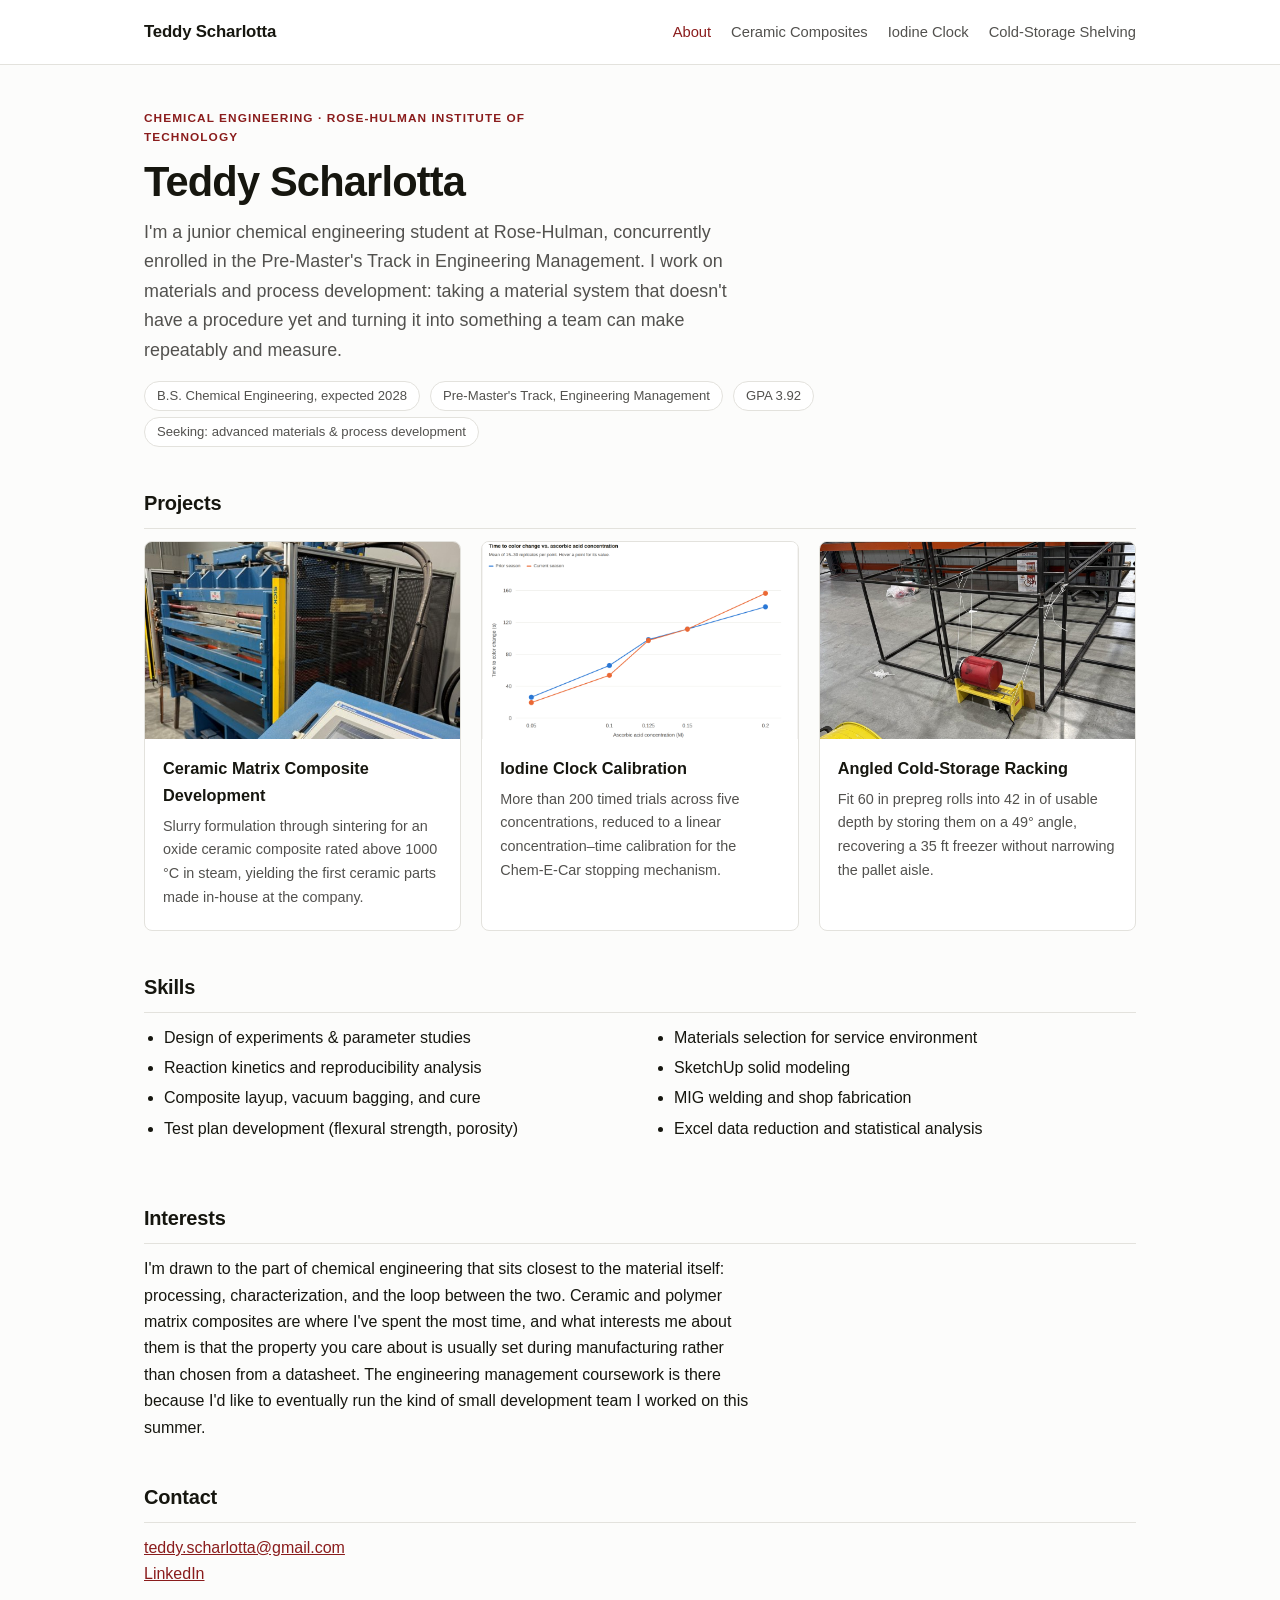
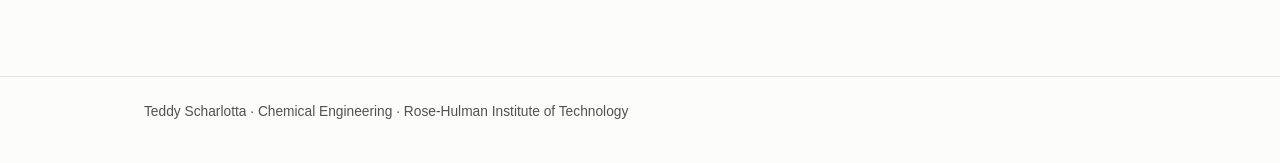
==== index.html @ 22b713e1 "Add files via upload" ====
<!doctype html>
<html lang="en">
<head>
<meta charset="utf-8">
<meta name="viewport" content="width=device-width, initial-scale=1">
<title>Teddy Scharlotta | Chemical Engineering Portfolio</title>
<meta name="description" content="Project portfolio of Theodore (Teddy) Scharlotta, chemical engineering student at Rose-Hulman Institute of Technology.">
<link rel="stylesheet" href="style.css">
</head>
<body>

<header class="site">
  <div class="wrap">
    <a class="brand" href="index.html">Teddy Scharlotta</a>
    <nav class="site">
      <a href="index.html" aria-current="page">About</a>
      <a href="cmc.html">Ceramic Composites</a>
      <a href="iodine-clock.html">Iodine Clock</a>
      <a href="shelving.html">Cold-Storage Shelving</a>
    </nav>
  </div>
</header>

<main>
<div class="wrap">

  <p class="eyebrow">Chemical Engineering · Rose-Hulman Institute of Technology</p>
  <h1>Teddy Scharlotta</h1>
  <p class="lede">
    I'm a junior chemical engineering student at Rose-Hulman, concurrently enrolled in the
    Pre-Master's Track in Engineering Management. I work on materials and process
    development: taking a material system that doesn't have a procedure yet and turning it
    into something a team can make repeatably and measure.
  </p>

  <ul class="meta">
    <li>B.S. Chemical Engineering, expected 2028</li>
    <li>Pre-Master's Track, Engineering Management</li>
    <li>GPA 3.92</li>
    <li>Seeking: advanced materials &amp; process development</li>
  </ul>

  <h2>Projects</h2>
  <div class="cards">

    <a class="card" href="cmc.html">
      <img src="images/cmc-press.jpg" alt="Hot press used for ceramic matrix composite consolidation">
      <div class="body">
        <h3>Ceramic Matrix Composite Development</h3>
        <p>Slurry formulation through sintering for an oxide ceramic composite rated above 1000 °C in steam, yielding the first ceramic parts made in-house at the company.</p>
      </div>
    </a>

    <a class="card" href="iodine-clock.html">
      <img src="images/iodine-chart.png" alt="Calibration chart of reaction time versus ascorbic acid concentration">
      <div class="body">
        <h3>Iodine Clock Calibration</h3>
        <p>More than 200 timed trials across five concentrations, reduced to a linear concentration–time calibration for the Chem-E-Car stopping mechanism.</p>
      </div>
    </a>

    <a class="card" href="shelving.html">
      <img src="images/shelving-installed.jpg" alt="SketchUp model of the angled racking run with prepreg boxes">
      <div class="body">
        <h3>Angled Cold-Storage Racking</h3>
        <p>Fit 60 in prepreg rolls into 42 in of usable depth by storing them on a 49° angle, recovering a 35 ft freezer without narrowing the pallet aisle.</p>
      </div>
    </a>

  </div>

  <h2>Skills</h2>
  <div class="skills">
    <ul class="tight">
      <li>Design of experiments &amp; parameter studies</li>
      <li>Reaction kinetics and reproducibility analysis</li>
      <li>Composite layup, vacuum bagging, and cure</li>
      <li>Test plan development (flexural strength, porosity)</li>
    </ul>
    <ul class="tight">
      <li>Materials selection for service environment</li>
      <li>SketchUp solid modeling</li>
      <li>MIG welding and shop fabrication</li>
      <li>Excel data reduction and statistical analysis</li>
    </ul>
  </div>

  <h2>Interests</h2>
  <p>
    I'm drawn to the part of chemical engineering that sits closest to the material itself:
    processing, characterization, and the loop between the two. Ceramic and polymer matrix
    composites are where I've spent the most time, and what interests me about them is that
    the property you care about is usually set during manufacturing rather than chosen from a
    datasheet. The engineering management coursework is there because I'd like to eventually
    run the kind of small development team I worked on this summer.
  </p>

  <h2>Contact</h2>
  <p>
    <a href="mailto:teddy.scharlotta@gmail.com">teddy.scharlotta@gmail.com</a><br>
    <a href="https://www.linkedin.com/in/YOUR-LINKEDIN-HANDLE">LinkedIn</a>
  </p>

</div>
</main>

<footer class="site">
  <div class="wrap">
    Teddy Scharlotta · Chemical Engineering · Rose-Hulman Institute of Technology
  </div>
</footer>

</body>
</html>
---- style.css ----
/* Teddy Scharlotta — project portfolio */

:root {
  color-scheme: light;
  --bg:            #fcfcfb;
  --surface:       #ffffff;
  --border:        #e3e2dd;
  --text:          #16160f;
  --text-muted:    #52514e;
  --accent:        #8a1c1c;
  --grid:          #e8e7e2;
  --series-1:      #2a78d6;
  --series-2:      #eb6834;
  --max:           64rem;
}

@media (prefers-color-scheme: dark) {
  :root:not([data-theme="light"]) {
    color-scheme: dark;
    --bg:         #16161a;
    --surface:    #1f1f23;
    --border:     #33333a;
    --text:       #f4f4f2;
    --text-muted: #b6b5ae;
    --accent:     #e0736f;
    --grid:       #33333a;
    --series-1:   #3987e5;
    --series-2:   #d95926;
  }
}

*, *::before, *::after { box-sizing: border-box; }

body {
  margin: 0;
  background: var(--bg);
  color: var(--text);
  font: 16px/1.65 -apple-system, BlinkMacSystemFont, "Segoe UI", Inter, Roboto, Helvetica, Arial, sans-serif;
  -webkit-font-smoothing: antialiased;
}

.wrap { max-width: var(--max); margin: 0 auto; padding: 0 16px; }

/* ---------- header / nav ---------- */

header.site {
  border-bottom: 1px solid var(--border);
  background: var(--surface);
}
header.site .wrap {
  display: flex;
  flex-wrap: wrap;
  align-items: baseline;
  gap: 8px 24px;
  padding-top: 18px;
  padding-bottom: 18px;
}
.brand {
  font-weight: 650;
  font-size: 1.05rem;
  letter-spacing: -0.01em;
  color: var(--text);
  text-decoration: none;
}
nav.site { margin-left: auto; display: flex; flex-wrap: wrap; gap: 20px; }
nav.site a {
  color: var(--text-muted);
  text-decoration: none;
  font-size: 0.92rem;
}
nav.site a:hover, nav.site a[aria-current="page"] { color: var(--accent); }

/* ---------- typography ---------- */

main { padding: 44px 0 72px; }

h1 {
  font-size: clamp(1.9rem, 5vw, 2.6rem);
  line-height: 1.15;
  letter-spacing: -0.02em;
  margin: 0 0 12px;
}
h2 {
  font-size: 1.25rem;
  letter-spacing: -0.01em;
  margin: 40px 0 12px;
  padding-bottom: 8px;
  border-bottom: 1px solid var(--border);
}
h3 { font-size: 1rem; margin: 28px 0 6px; }
p { margin: 0 0 16px; max-width: 68ch; }
a { color: var(--accent); }

.lede {
  font-size: 1.12rem;
  color: var(--text-muted);
  max-width: 62ch;
}

.eyebrow {
  text-transform: uppercase;
  letter-spacing: 0.09em;
  font-size: 0.74rem;
  font-weight: 650;
  color: var(--accent);
  margin: 0 0 10px;
}

.bottom-line {
  margin: 0 0 28px;
  padding: 16px 20px;
  background: var(--surface);
  border: 1px solid var(--border);
  border-left: 3px solid var(--accent);
  border-radius: 4px;
  font-size: 1.04rem;
  max-width: 68ch;
}
.bottom-line strong { display: block; font-size: 0.74rem; text-transform: uppercase; letter-spacing: 0.09em; color: var(--accent); margin-bottom: 4px; }

.meta {
  display: flex;
  flex-wrap: wrap;
  gap: 6px 10px;
  list-style: none;
  padding: 0;
  margin: 0 0 28px;
}
.meta li {
  font-size: 0.82rem;
  color: var(--text-muted);
  border: 1px solid var(--border);
  border-radius: 999px;
  padding: 3px 12px;
  background: var(--surface);
}

/* ---------- project cards (home) ---------- */

.cards {
  display: grid;
  grid-template-columns: repeat(auto-fit, minmax(260px, 1fr));
  gap: 20px;
  margin: 8px 0 0;
}
.card {
  display: block;
  background: var(--surface);
  border: 1px solid var(--border);
  border-radius: 8px;
  overflow: hidden;
  text-decoration: none;
  color: inherit;
  transition: border-color .15s ease, transform .15s ease;
}
.card:hover { border-color: var(--accent); transform: translateY(-2px); }
.card img {
  width: 100%;
  aspect-ratio: 16 / 10;
  object-fit: cover;
  display: block;
  background: var(--grid);
}
.card .body { padding: 16px 18px 20px; }
.card h3 { margin: 0 0 6px; font-size: 1.02rem; }
.card p { font-size: 0.9rem; color: var(--text-muted); margin: 0; }

/* ---------- figures ---------- */

.figs {
  display: grid;
  grid-template-columns: repeat(auto-fit, minmax(240px, 1fr));
  gap: 16px;
  margin: 0 0 28px;
}
figure { margin: 0; }
figure img {
  width: 100%;
  aspect-ratio: 4 / 3;
  object-fit: cover;
  border: 1px solid var(--border);
  border-radius: 6px;
  display: block;
  background: var(--grid);
}
figcaption {
  font-size: 0.82rem;
  color: var(--text-muted);
  margin-top: 8px;
}

/* ---------- skills / lists ---------- */

.skills { display: grid; grid-template-columns: repeat(auto-fit, minmax(200px, 1fr)); gap: 4px 28px; }
ul.tight { margin: 0 0 16px; padding-left: 20px; }
ul.tight li { margin-bottom: 4px; }

/* ---------- chart ---------- */

.chart-card {
  background: var(--surface);
  border: 1px solid var(--border);
  border-radius: 8px;
  padding: 20px 20px 12px;
  margin: 0 0 12px;
}
.chart-card h3 { margin: 0 0 2px; font-size: 0.98rem; }
.chart-card .sub { font-size: 0.84rem; color: var(--text-muted); margin: 0 0 12px; }
svg.chart { width: 100%; height: auto; display: block; overflow: visible; }
svg.chart .grid { stroke: var(--grid); stroke-width: 1; }
svg.chart .line { fill: none; stroke-width: 2; stroke-linejoin: round; stroke-linecap: round; }
svg.chart .dot { stroke: var(--surface); stroke-width: 2; }
svg.chart .s1 { stroke: var(--series-1); }
svg.chart circle.s1 { fill: var(--series-1); }
svg.chart .s2 { stroke: var(--series-2); }
svg.chart circle.s2 { fill: var(--series-2); }
svg.chart .tick { fill: var(--text-muted); font-size: 12px; }
svg.chart .tick-y { text-anchor: end; }
svg.chart .tick-x { text-anchor: middle; }
svg.chart .axis-title { fill: var(--text-muted); font-size: 12px; text-anchor: middle; }
.legend { display: flex; flex-wrap: wrap; gap: 8px 20px; margin: 0 0 14px; }
.legend .key { display: inline-flex; align-items: center; gap: 7px; font-size: 0.84rem; color: var(--text-muted); }
.legend .sw { width: 14px; height: 3px; border-radius: 2px; display: inline-block; }
.legend .sw.s1 { background: var(--series-1); }
.legend .sw.s2 { background: var(--series-2); }

.table-scroll { overflow-x: auto; margin: 0 0 28px; -webkit-overflow-scrolling: touch; }
.table-scroll table { margin: 0; min-width: 34rem; }

table {
  border-collapse: collapse;
  width: 100%;
  font-size: 0.88rem;
  margin: 0 0 28px;
}
caption { text-align: left; font-size: 0.84rem; color: var(--text-muted); padding-bottom: 8px; }
th, td { text-align: right; padding: 7px 10px; border-bottom: 1px solid var(--border); }
th:first-child, td:first-child { text-align: left; }
thead th { font-size: 0.78rem; text-transform: uppercase; letter-spacing: 0.05em; color: var(--text-muted); font-weight: 650; }

/* ---------- footer ---------- */

footer.site {
  border-top: 1px solid var(--border);
  padding: 24px 0 40px;
  font-size: 0.86rem;
  color: var(--text-muted);
}
footer.site a { color: var(--text-muted); }

.back { display: inline-block; font-size: 0.88rem; margin-bottom: 20px; text-decoration: none; }
.back:hover { text-decoration: underline; }
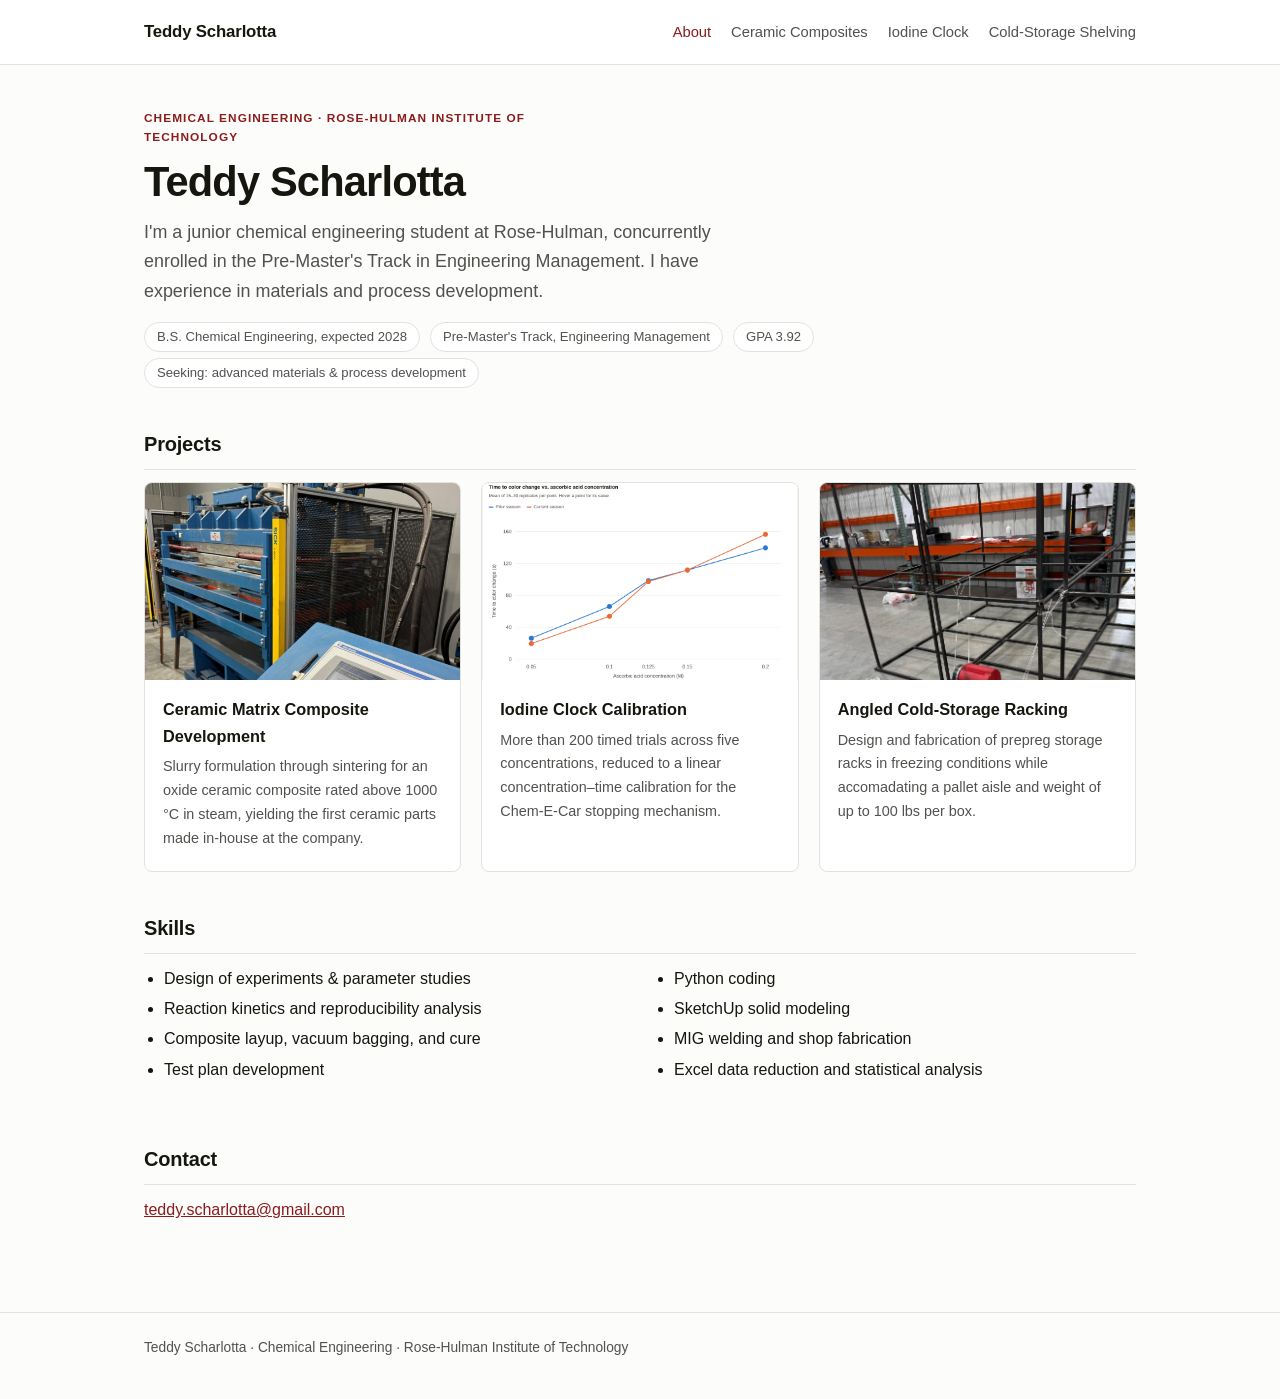
==== commit 039ab65f: "Update index.html" ====
--- a/index.html
+++ b/index.html
@@ -28,9 +28,8 @@
   <h1>Teddy Scharlotta</h1>
   <p class="lede">
     I'm a junior chemical engineering student at Rose-Hulman, concurrently enrolled in the
-    Pre-Master's Track in Engineering Management. I work on materials and process
-    development: taking a material system that doesn't have a procedure yet and turning it
-    into something a team can make repeatably and measure.
+    Pre-Master's Track in Engineering Management. I have experience in materials and process
+    development.
   </p>
 
   <ul class="meta">
@@ -63,7 +62,7 @@
       <img src="images/shelving-installed.jpg" alt="SketchUp model of the angled racking run with prepreg boxes">
       <div class="body">
         <h3>Angled Cold-Storage Racking</h3>
-        <p>Fit 60 in prepreg rolls into 42 in of usable depth by storing them on a 49° angle, recovering a 35 ft freezer without narrowing the pallet aisle.</p>
+        <p>Design and fabrication of prepreg storage racks in freezing conditions while accomadating a pallet aisle and weight of up to 100 lbs per box.</p>
       </div>
     </a>
 
@@ -75,30 +74,19 @@
       <li>Design of experiments &amp; parameter studies</li>
       <li>Reaction kinetics and reproducibility analysis</li>
       <li>Composite layup, vacuum bagging, and cure</li>
-      <li>Test plan development (flexural strength, porosity)</li>
+      <li>Test plan development </li>
     </ul>
     <ul class="tight">
-      <li>Materials selection for service environment</li>
+      <li>Python coding</li>
       <li>SketchUp solid modeling</li>
       <li>MIG welding and shop fabrication</li>
       <li>Excel data reduction and statistical analysis</li>
     </ul>
   </div>
 
-  <h2>Interests</h2>
-  <p>
-    I'm drawn to the part of chemical engineering that sits closest to the material itself:
-    processing, characterization, and the loop between the two. Ceramic and polymer matrix
-    composites are where I've spent the most time, and what interests me about them is that
-    the property you care about is usually set during manufacturing rather than chosen from a
-    datasheet. The engineering management coursework is there because I'd like to eventually
-    run the kind of small development team I worked on this summer.
-  </p>
-
   <h2>Contact</h2>
   <p>
     <a href="mailto:teddy.scharlotta@gmail.com">teddy.scharlotta@gmail.com</a><br>
-    <a href="https://www.linkedin.com/in/YOUR-LINKEDIN-HANDLE">LinkedIn</a>
   </p>
 
 </div>
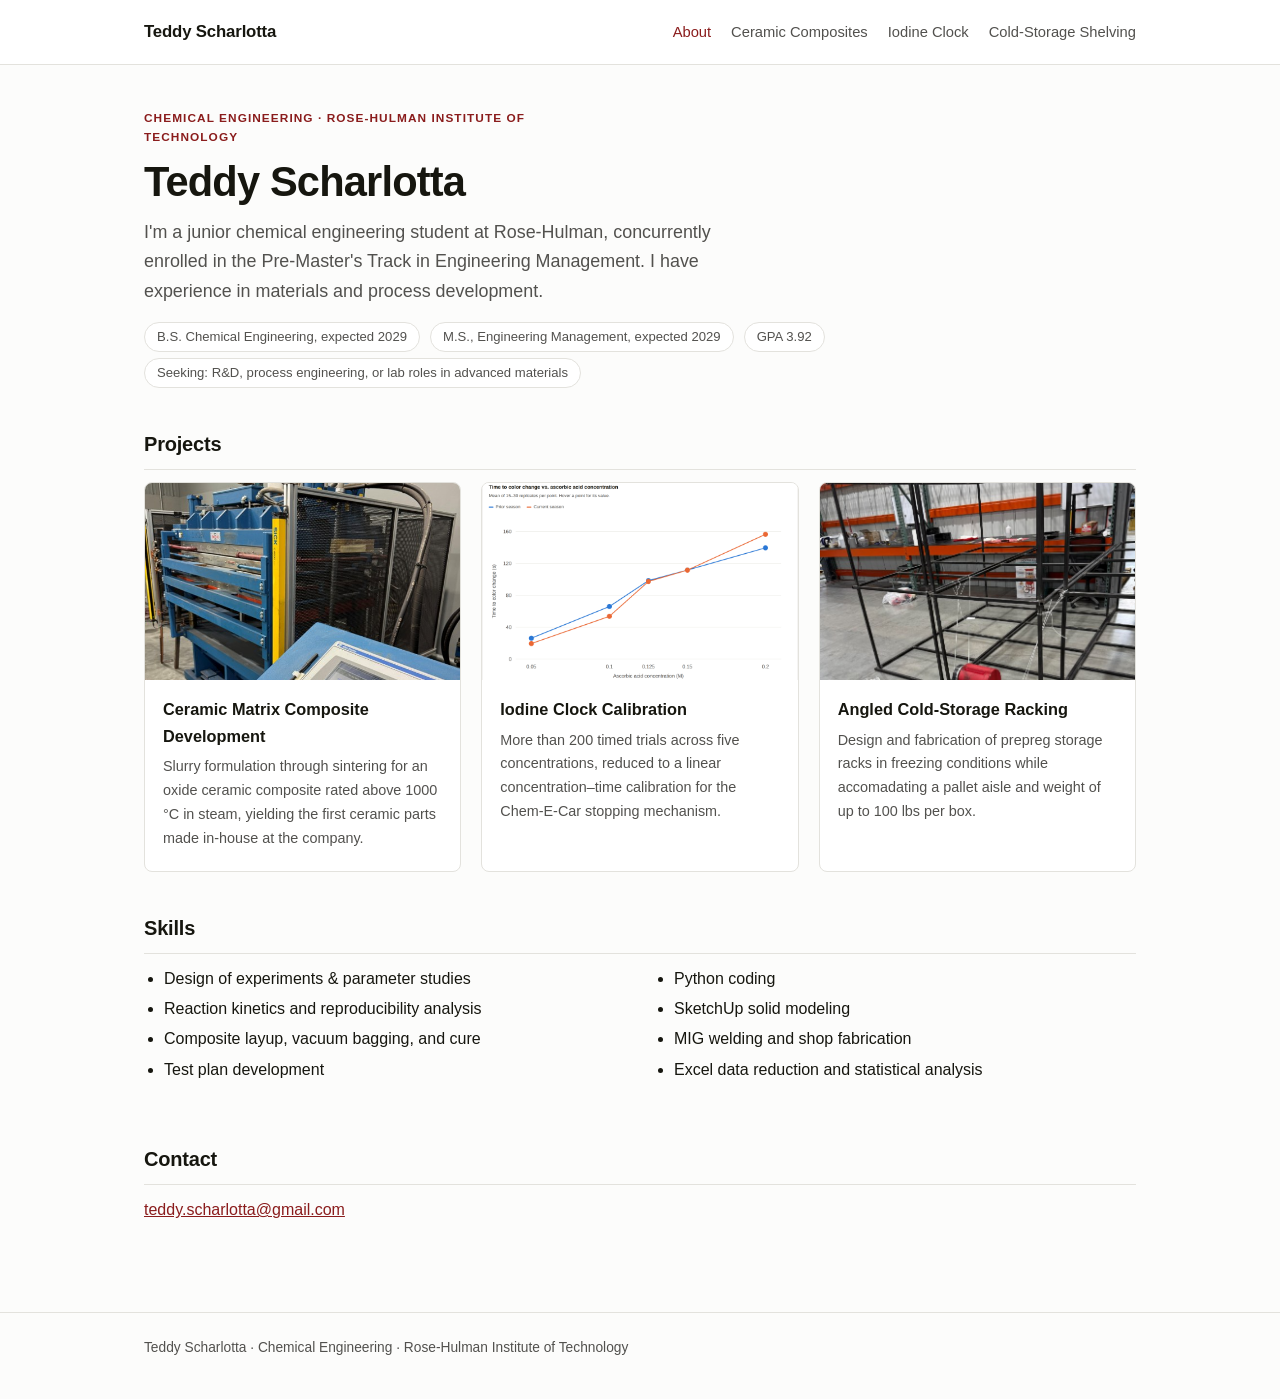
==== commit 0178eac2: "Update index.html" ====
--- a/index.html
+++ b/index.html
@@ -33,10 +33,10 @@
   </p>
 
   <ul class="meta">
-    <li>B.S. Chemical Engineering, expected 2028</li>
-    <li>Pre-Master's Track, Engineering Management</li>
+    <li>B.S. Chemical Engineering, expected 2029</li>
+    <li>M.S., Engineering Management, expected 2029</li>
     <li>GPA 3.92</li>
-    <li>Seeking: advanced materials &amp; process development</li>
+    <li>Seeking: R&amp;D, process engineering, or lab roles in advanced materials</li>
   </ul>
 
   <h2>Projects</h2>
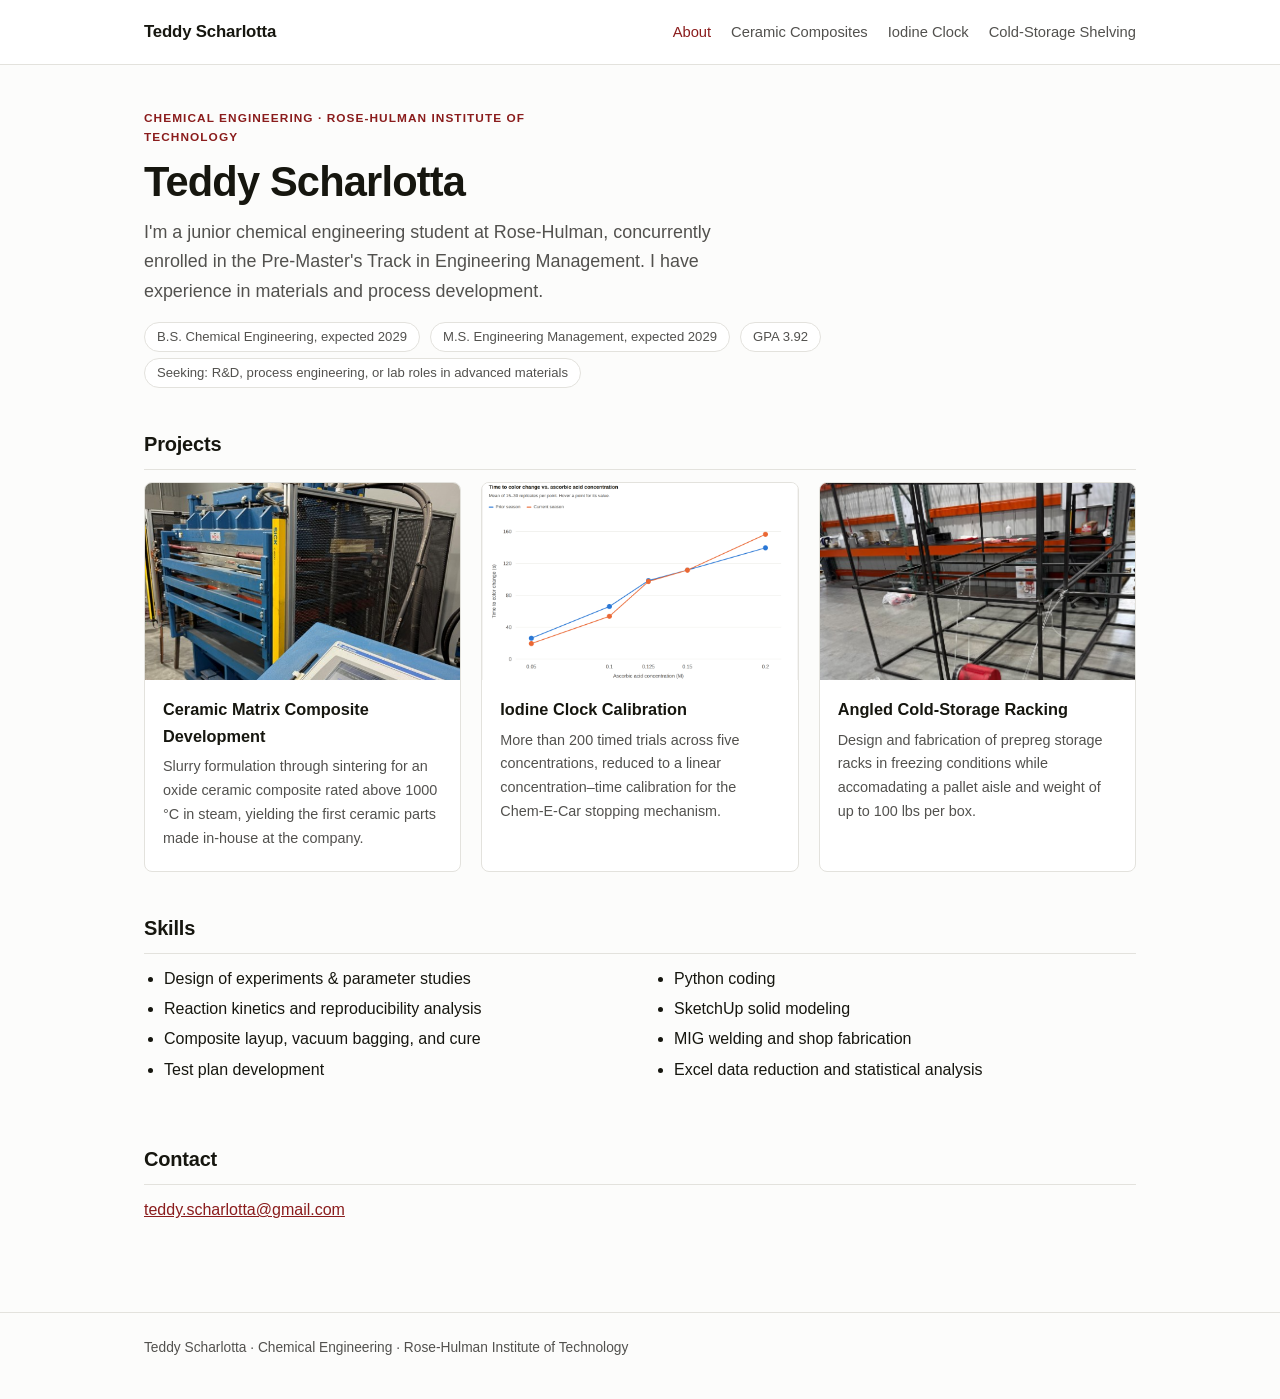
==== commit d9b31d30: "Update index.html" ====
--- a/index.html
+++ b/index.html
@@ -34,7 +34,7 @@
 
   <ul class="meta">
     <li>B.S. Chemical Engineering, expected 2029</li>
-    <li>M.S., Engineering Management, expected 2029</li>
+    <li>M.S. Engineering Management, expected 2029</li>
     <li>GPA 3.92</li>
     <li>Seeking: R&amp;D, process engineering, or lab roles in advanced materials</li>
   </ul>
@@ -86,7 +86,7 @@
 
   <h2>Contact</h2>
   <p>
-    <a href="mailto:teddy.scharlotta@gmail.com">teddy.scharlotta@gmail.com</a><br>
+    <a href="mailto:teddy.scharlotta@gmail.com">teddy.scharlotta@gmail.com</a>
   </p>
 
 </div>
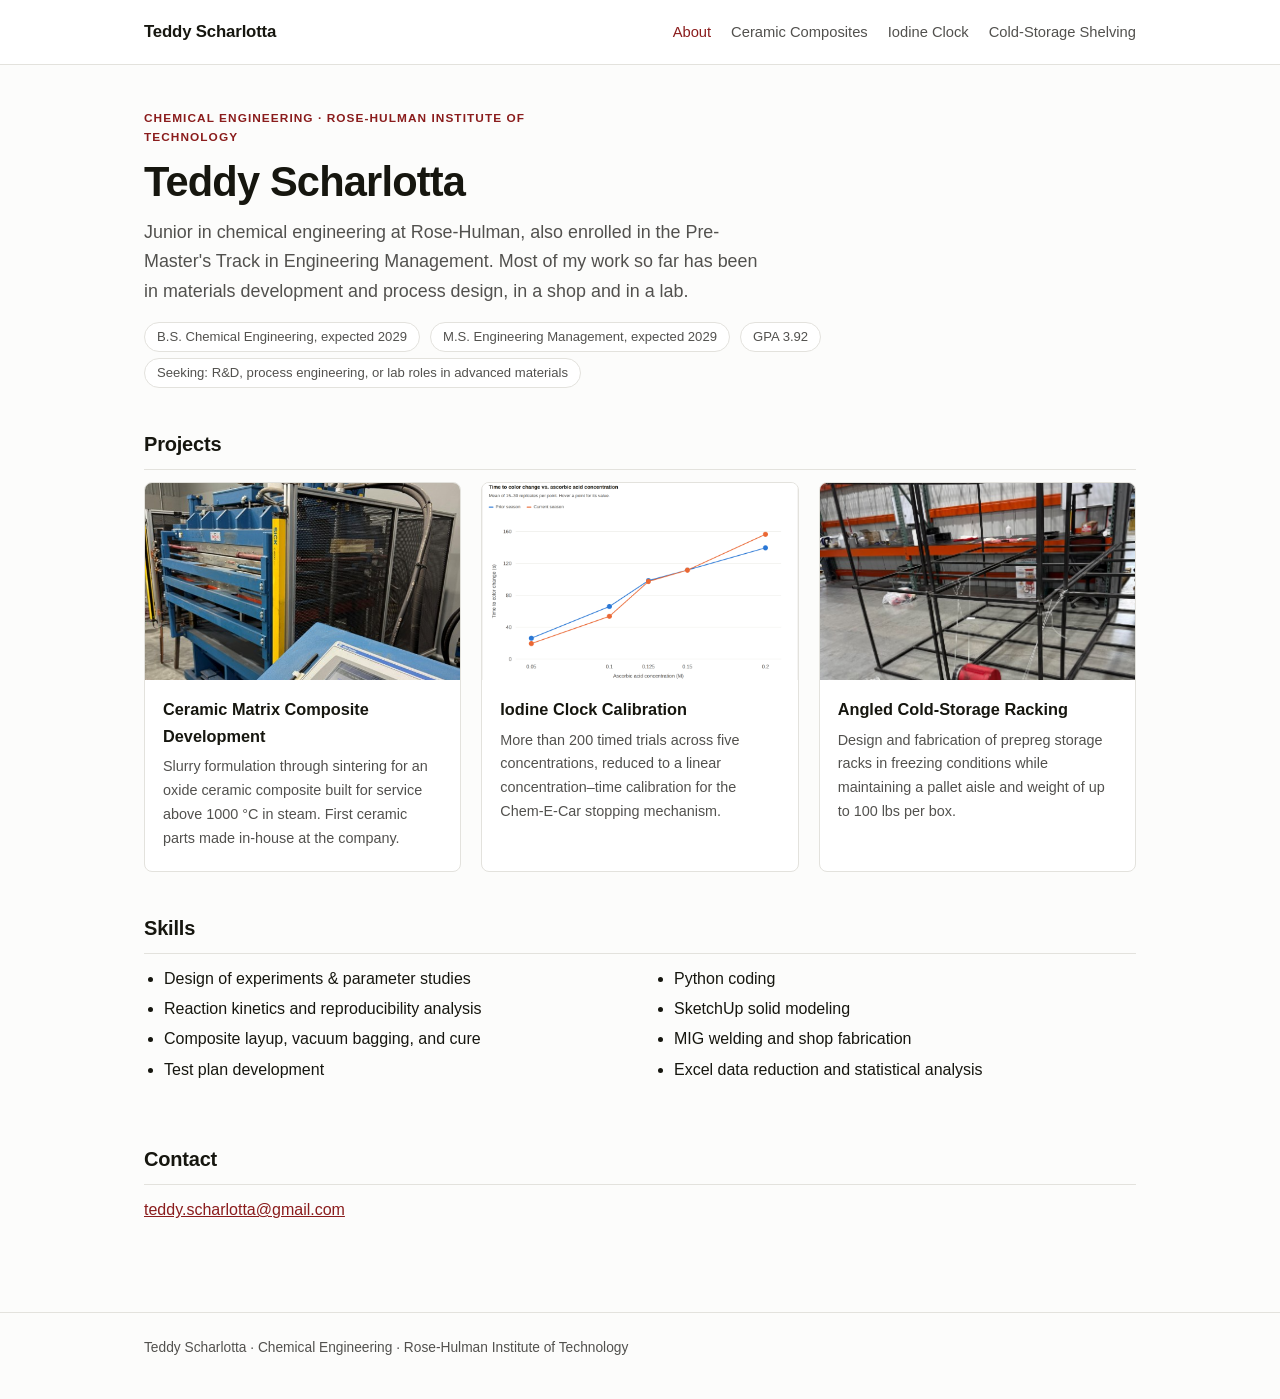
==== commit 8ad7698d: "Update index.html" ====
--- a/index.html
+++ b/index.html
@@ -27,9 +27,9 @@
   <p class="eyebrow">Chemical Engineering · Rose-Hulman Institute of Technology</p>
   <h1>Teddy Scharlotta</h1>
   <p class="lede">
-    I'm a junior chemical engineering student at Rose-Hulman, concurrently enrolled in the
-    Pre-Master's Track in Engineering Management. I have experience in materials and process
-    development.
+    Junior in chemical engineering at Rose-Hulman, also enrolled in the Pre-Master's 
+    Track in Engineering Management. Most of my work so far has been in materials 
+    development and process design, in a shop and in a lab.
   </p>
 
   <ul class="meta">
@@ -46,7 +46,7 @@
       <img src="images/cmc-press.jpg" alt="Hot press used for ceramic matrix composite consolidation">
       <div class="body">
         <h3>Ceramic Matrix Composite Development</h3>
-        <p>Slurry formulation through sintering for an oxide ceramic composite rated above 1000 °C in steam, yielding the first ceramic parts made in-house at the company.</p>
+        <p>Slurry formulation through sintering for an oxide ceramic composite built for service above 1000 °C in steam. First ceramic parts made in-house at the company.</p>
       </div>
     </a>
 
@@ -62,7 +62,7 @@
       <img src="images/shelving-installed.jpg" alt="SketchUp model of the angled racking run with prepreg boxes">
       <div class="body">
         <h3>Angled Cold-Storage Racking</h3>
-        <p>Design and fabrication of prepreg storage racks in freezing conditions while accomadating a pallet aisle and weight of up to 100 lbs per box.</p>
+        <p>Design and fabrication of prepreg storage racks in freezing conditions while maintaining a pallet aisle and weight of up to 100 lbs per box.</p>
       </div>
     </a>
 
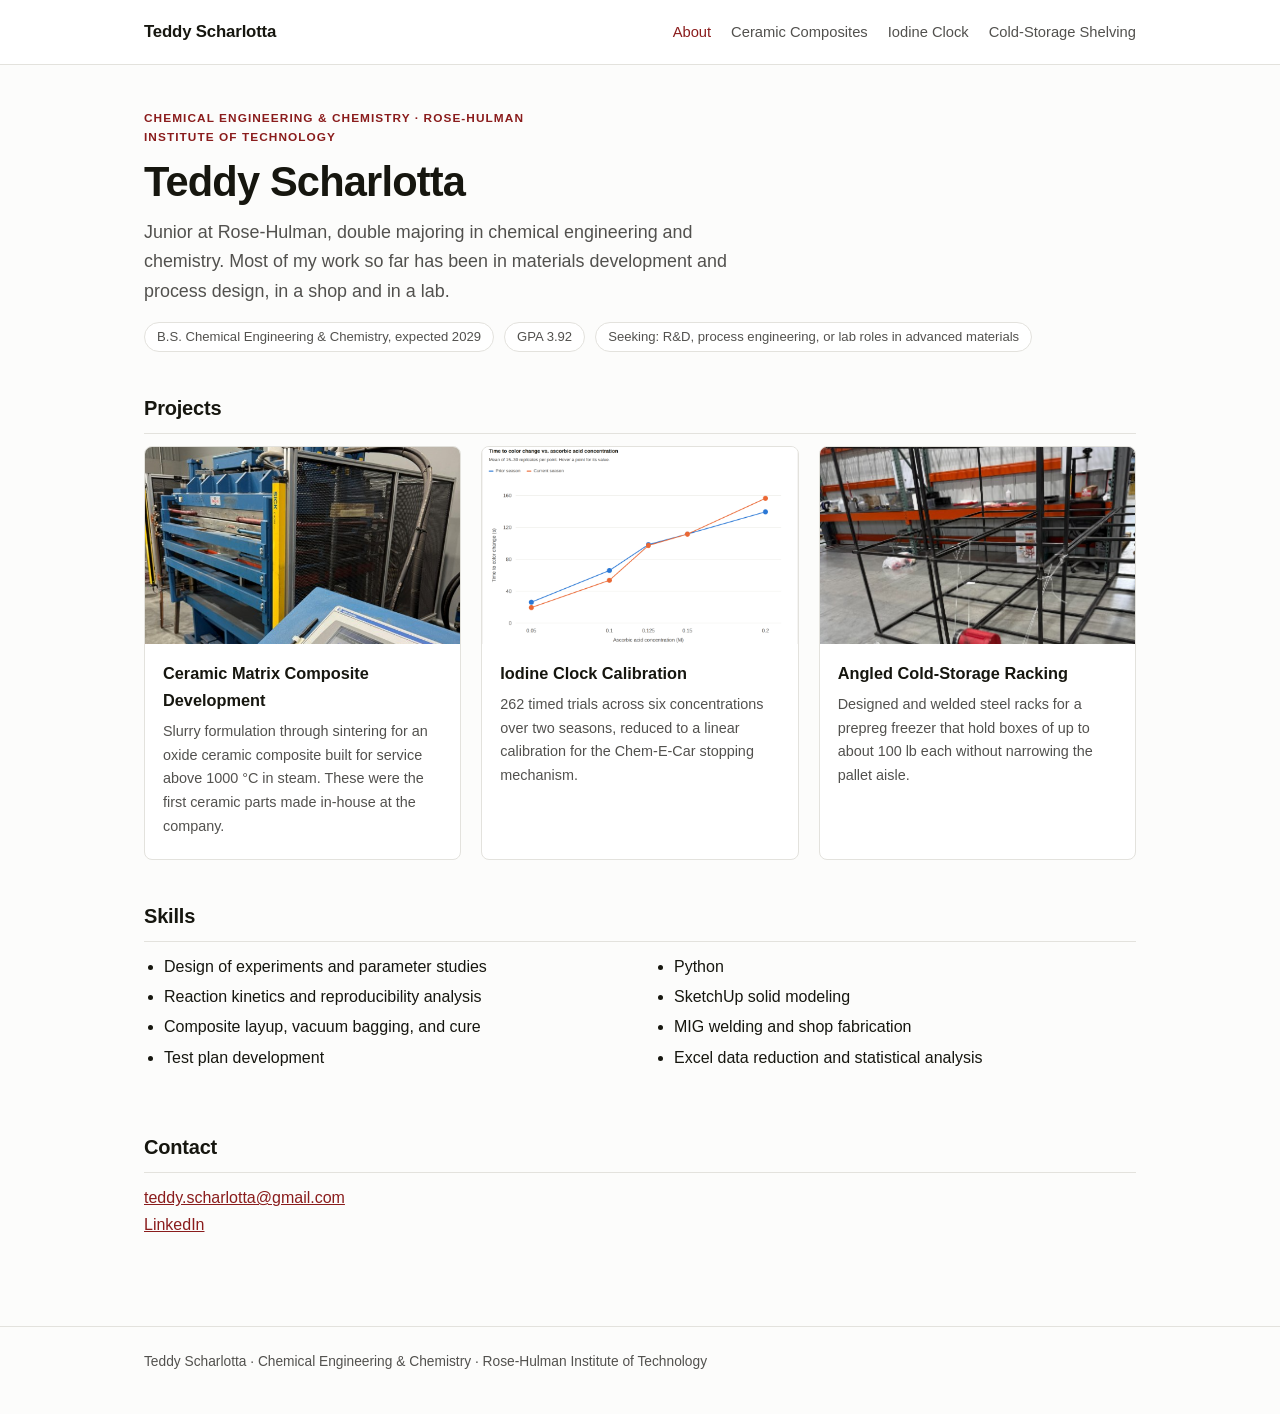
==== commit afd4bba0: "Rename index (2).html to index.html" ====
--- a/index.html
+++ b/index.html
@@ -4,7 +4,7 @@
 <meta charset="utf-8">
 <meta name="viewport" content="width=device-width, initial-scale=1">
 <title>Teddy Scharlotta | Chemical Engineering Portfolio</title>
-<meta name="description" content="Project portfolio of Theodore (Teddy) Scharlotta, chemical engineering student at Rose-Hulman Institute of Technology.">
+<meta name="description" content="Project portfolio of Theodore (Teddy) Scharlotta, chemical engineering and chemistry student at Rose-Hulman Institute of Technology.">
 <link rel="stylesheet" href="style.css">
 </head>
 <body>
@@ -24,17 +24,15 @@
 <main>
 <div class="wrap">
 
-  <p class="eyebrow">Chemical Engineering · Rose-Hulman Institute of Technology</p>
+  <p class="eyebrow">Chemical Engineering &amp; Chemistry · Rose-Hulman Institute of Technology</p>
   <h1>Teddy Scharlotta</h1>
   <p class="lede">
-    Junior in chemical engineering at Rose-Hulman, also enrolled in the Pre-Master's 
-    Track in Engineering Management. Most of my work so far has been in materials 
-    development and process design, in a shop and in a lab.
+    Junior at Rose-Hulman, double majoring in chemical engineering and chemistry. Most of my
+    work so far has been in materials development and process design, in a shop and in a lab.
   </p>
 
   <ul class="meta">
-    <li>B.S. Chemical Engineering, expected 2029</li>
-    <li>M.S. Engineering Management, expected 2029</li>
+    <li>B.S. Chemical Engineering &amp; Chemistry, expected 2029</li>
     <li>GPA 3.92</li>
     <li>Seeking: R&amp;D, process engineering, or lab roles in advanced materials</li>
   </ul>
@@ -43,26 +41,26 @@
   <div class="cards">
 
     <a class="card" href="cmc.html">
-      <img src="images/cmc-press.jpg" alt="Hot press used for ceramic matrix composite consolidation">
+      <img src="images/cmc-press.jpg" alt="Hydraulic warm press used to consolidate ceramic matrix composite laminates">
       <div class="body">
         <h3>Ceramic Matrix Composite Development</h3>
-        <p>Slurry formulation through sintering for an oxide ceramic composite built for service above 1000 °C in steam. First ceramic parts made in-house at the company.</p>
+        <p>Slurry formulation through sintering for an oxide ceramic composite built for service above 1000&nbsp;°C in steam. These were the first ceramic parts made in-house at the company.</p>
       </div>
     </a>
 
     <a class="card" href="iodine-clock.html">
-      <img src="images/iodine-chart.png" alt="Calibration chart of reaction time versus ascorbic acid concentration">
+      <img src="images/iodine-chart.png" alt="Calibration chart of reaction time versus ascorbic acid concentration for two seasons">
       <div class="body">
         <h3>Iodine Clock Calibration</h3>
-        <p>More than 200 timed trials across five concentrations, reduced to a linear concentration–time calibration for the Chem-E-Car stopping mechanism.</p>
+        <p>262 timed trials across six concentrations over two seasons, reduced to a linear calibration for the Chem-E-Car stopping mechanism.</p>
       </div>
     </a>
 
     <a class="card" href="shelving.html">
-      <img src="images/shelving-installed.jpg" alt="SketchUp model of the angled racking run with prepreg boxes">
+      <img src="images/shelving-installed.jpg" alt="Welded steel racking frame during assembly in the shop">
       <div class="body">
         <h3>Angled Cold-Storage Racking</h3>
-        <p>Design and fabrication of prepreg storage racks in freezing conditions while maintaining a pallet aisle and weight of up to 100 lbs per box.</p>
+        <p>Designed and welded steel racks for a prepreg freezer that hold boxes of up to about 100&nbsp;lb each without narrowing the pallet aisle.</p>
       </div>
     </a>
 
@@ -71,13 +69,13 @@
   <h2>Skills</h2>
   <div class="skills">
     <ul class="tight">
-      <li>Design of experiments &amp; parameter studies</li>
+      <li>Design of experiments and parameter studies</li>
       <li>Reaction kinetics and reproducibility analysis</li>
       <li>Composite layup, vacuum bagging, and cure</li>
-      <li>Test plan development </li>
+      <li>Test plan development</li>
     </ul>
     <ul class="tight">
-      <li>Python coding</li>
+      <li>Python</li>
       <li>SketchUp solid modeling</li>
       <li>MIG welding and shop fabrication</li>
       <li>Excel data reduction and statistical analysis</li>
@@ -86,7 +84,8 @@
 
   <h2>Contact</h2>
   <p>
-    <a href="mailto:teddy.scharlotta@gmail.com">teddy.scharlotta@gmail.com</a>
+    <a href="mailto:teddy.scharlotta@gmail.com">teddy.scharlotta@gmail.com</a><br>
+    <a href="https://www.linkedin.com/in/theodore-scharlotta-0956a5358">LinkedIn</a>
   </p>
 
 </div>
@@ -94,7 +93,7 @@
 
 <footer class="site">
   <div class="wrap">
-    Teddy Scharlotta · Chemical Engineering · Rose-Hulman Institute of Technology
+    Teddy Scharlotta · Chemical Engineering &amp; Chemistry · Rose-Hulman Institute of Technology
   </div>
 </footer>
 
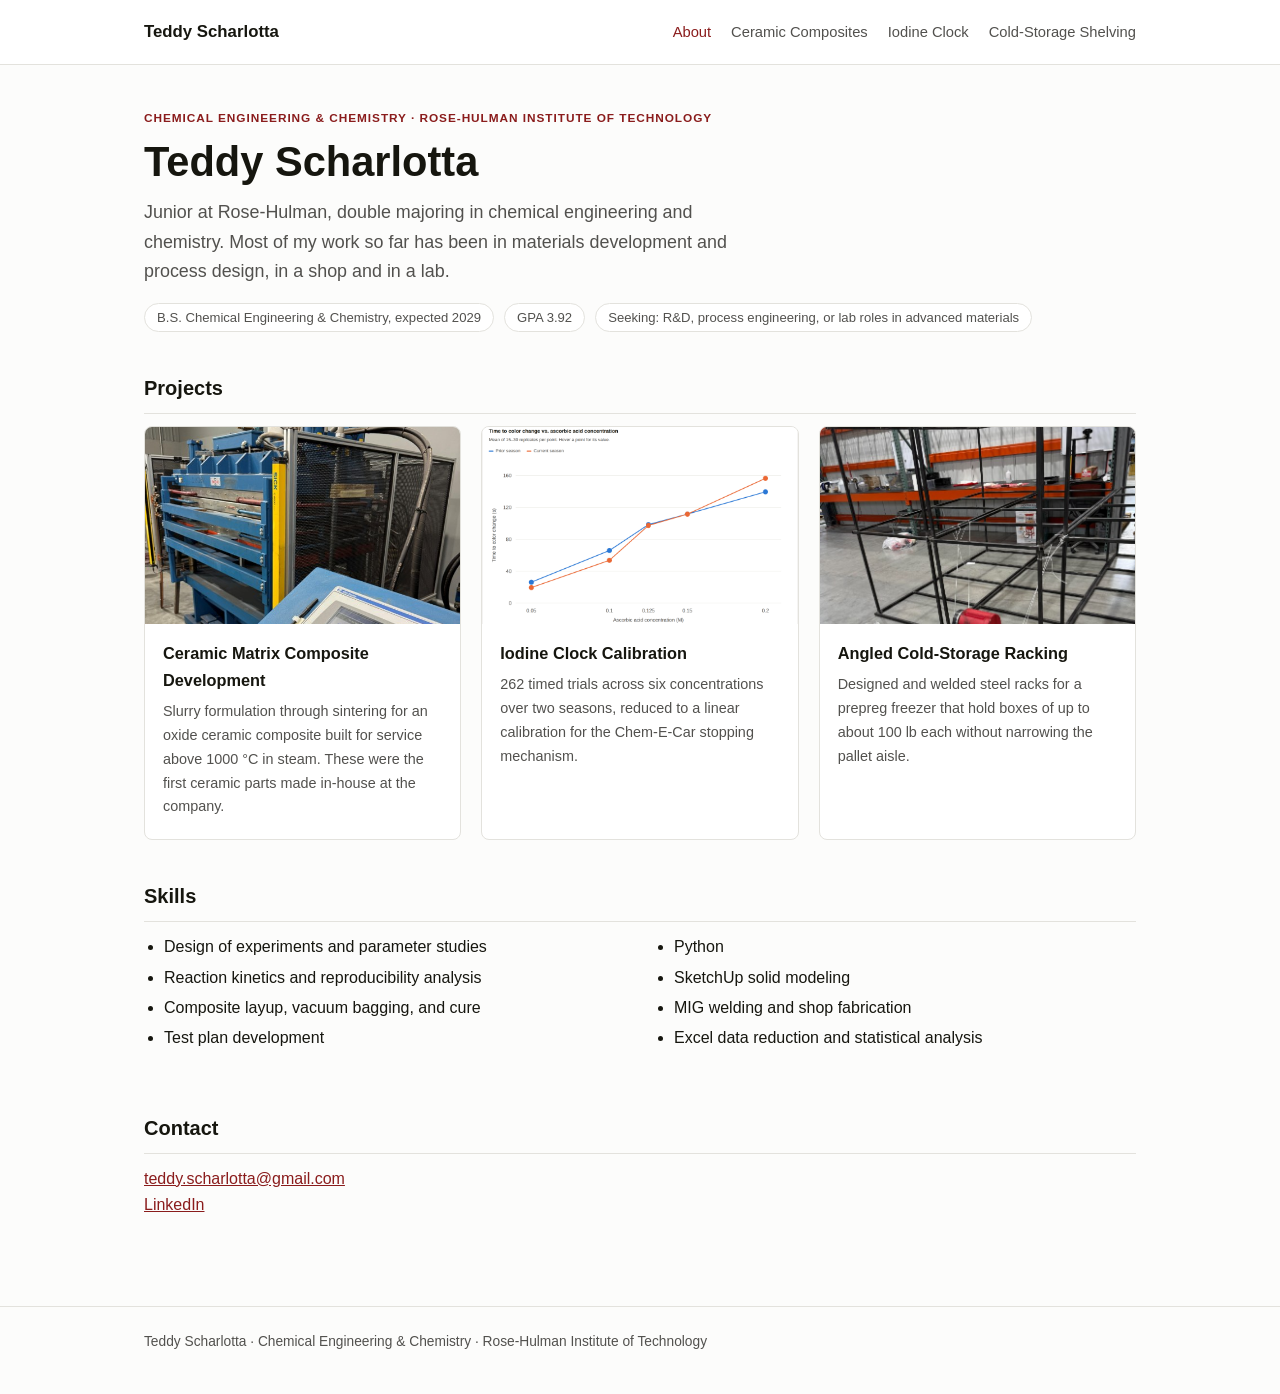
==== commit 28d604f8: "Update index.html" ====
--- a/index.html
+++ b/index.html
@@ -41,7 +41,7 @@
   <div class="cards">
 
     <a class="card" href="cmc.html">
-      <img src="images/cmc-press.jpg" alt="Hydraulic warm press used to consolidate ceramic matrix composite laminates">
+      <img src="cmc-press.jpg" alt="Hydraulic warm press used to consolidate ceramic matrix composite laminates">
       <div class="body">
         <h3>Ceramic Matrix Composite Development</h3>
         <p>Slurry formulation through sintering for an oxide ceramic composite built for service above 1000&nbsp;°C in steam. These were the first ceramic parts made in-house at the company.</p>
--- a/style.css
+++ b/style.css
@@ -1,21 +1,21 @@
-/* Teddy Scharlotta — project portfolio */
+/* Portfolio styles */
 
 :root {
   color-scheme: light;
-  --bg:            #fcfcfb;
-  --surface:       #ffffff;
-  --border:        #e3e2dd;
-  --text:          #16160f;
-  --text-muted:    #52514e;
-  --accent:        #8a1c1c;
-  --grid:          #e8e7e2;
-  --series-1:      #2a78d6;
-  --series-2:      #eb6834;
-  --max:           64rem;
+  --bg:         #fcfcfb;
+  --surface:    #ffffff;
+  --border:     #e3e2dd;
+  --text:       #16160f;
+  --text-muted: #52514e;
+  --accent:     #8a1c1c;
+  --grid:       #e8e7e2;
+  --series-1:   #2a78d6;
+  --series-2:   #eb6834;
+  --max:        64rem;
 }
 
 @media (prefers-color-scheme: dark) {
-  :root:not([data-theme="light"]) {
+  :root {
     color-scheme: dark;
     --bg:         #16161a;
     --surface:    #1f1f23;
@@ -35,13 +35,12 @@
   margin: 0;
   background: var(--bg);
   color: var(--text);
-  font: 16px/1.65 -apple-system, BlinkMacSystemFont, "Segoe UI", Inter, Roboto, Helvetica, Arial, sans-serif;
-  -webkit-font-smoothing: antialiased;
+  font: 16px/1.65 -apple-system, BlinkMacSystemFont, "Segoe UI", Roboto, Helvetica, Arial, sans-serif;
 }
 
 .wrap { max-width: var(--max); margin: 0 auto; padding: 0 16px; }
 
-/* ---------- header / nav ---------- */
+/* Header and nav */
 
 header.site {
   border-bottom: 1px solid var(--border);
@@ -56,9 +55,8 @@
   padding-bottom: 18px;
 }
 .brand {
-  font-weight: 650;
+  font-weight: 600;
   font-size: 1.05rem;
-  letter-spacing: -0.01em;
   color: var(--text);
   text-decoration: none;
 }
@@ -70,19 +68,17 @@
 }
 nav.site a:hover, nav.site a[aria-current="page"] { color: var(--accent); }
 
-/* ---------- typography ---------- */
+/* Text */
 
 main { padding: 44px 0 72px; }
 
 h1 {
   font-size: clamp(1.9rem, 5vw, 2.6rem);
   line-height: 1.15;
-  letter-spacing: -0.02em;
   margin: 0 0 12px;
 }
 h2 {
   font-size: 1.25rem;
-  letter-spacing: -0.01em;
   margin: 40px 0 12px;
   padding-bottom: 8px;
   border-bottom: 1px solid var(--border);
@@ -99,14 +95,15 @@
 
 .eyebrow {
   text-transform: uppercase;
-  letter-spacing: 0.09em;
+  letter-spacing: 0.08em;
   font-size: 0.74rem;
-  font-weight: 650;
+  font-weight: 600;
   color: var(--accent);
   margin: 0 0 10px;
-}
-
-.bottom-line {
+  max-width: none;
+}
+
+.summary {
   margin: 0 0 28px;
   padding: 16px 20px;
   background: var(--surface);
@@ -116,7 +113,7 @@
   font-size: 1.04rem;
   max-width: 68ch;
 }
-.bottom-line strong { display: block; font-size: 0.74rem; text-transform: uppercase; letter-spacing: 0.09em; color: var(--accent); margin-bottom: 4px; }
+.summary strong { display: block; font-size: 0.74rem; text-transform: uppercase; letter-spacing: 0.08em; color: var(--accent); margin-bottom: 4px; }
 
 .meta {
   display: flex;
@@ -135,7 +132,7 @@
   background: var(--surface);
 }
 
-/* ---------- project cards (home) ---------- */
+/* Project cards on the home page */
 
 .cards {
   display: grid;
@@ -165,7 +162,7 @@
 .card h3 { margin: 0 0 6px; font-size: 1.02rem; }
 .card p { font-size: 0.9rem; color: var(--text-muted); margin: 0; }
 
-/* ---------- figures ---------- */
+/* Figures */
 
 .figs {
   display: grid;
@@ -189,13 +186,13 @@
   margin-top: 8px;
 }
 
-/* ---------- skills / lists ---------- */
+/* Lists */
 
 .skills { display: grid; grid-template-columns: repeat(auto-fit, minmax(200px, 1fr)); gap: 4px 28px; }
 ul.tight { margin: 0 0 16px; padding-left: 20px; }
 ul.tight li { margin-bottom: 4px; }
 
-/* ---------- chart ---------- */
+/* Chart */
 
 .chart-card {
   background: var(--surface);
@@ -208,7 +205,8 @@
 .chart-card .sub { font-size: 0.84rem; color: var(--text-muted); margin: 0 0 12px; }
 svg.chart { width: 100%; height: auto; display: block; overflow: visible; }
 svg.chart .grid { stroke: var(--grid); stroke-width: 1; }
-svg.chart .line { fill: none; stroke-width: 2; stroke-linejoin: round; stroke-linecap: round; }
+svg.chart .fit { stroke-width: 2; stroke-linecap: round; opacity: 0.6; }
+svg.chart .err { stroke-width: 1.5; }
 svg.chart .dot { stroke: var(--surface); stroke-width: 2; }
 svg.chart .s1 { stroke: var(--series-1); }
 svg.chart circle.s1 { fill: var(--series-1); }
@@ -224,7 +222,9 @@
 .legend .sw.s1 { background: var(--series-1); }
 .legend .sw.s2 { background: var(--series-2); }
 
-.table-scroll { overflow-x: auto; margin: 0 0 28px; -webkit-overflow-scrolling: touch; }
+/* Tables */
+
+.table-scroll { overflow-x: auto; margin: 0 0 28px; }
 .table-scroll table { margin: 0; min-width: 34rem; }
 
 table {
@@ -236,9 +236,9 @@
 caption { text-align: left; font-size: 0.84rem; color: var(--text-muted); padding-bottom: 8px; }
 th, td { text-align: right; padding: 7px 10px; border-bottom: 1px solid var(--border); }
 th:first-child, td:first-child { text-align: left; }
-thead th { font-size: 0.78rem; text-transform: uppercase; letter-spacing: 0.05em; color: var(--text-muted); font-weight: 650; }
-
-/* ---------- footer ---------- */
+thead th { font-size: 0.78rem; text-transform: uppercase; letter-spacing: 0.05em; color: var(--text-muted); font-weight: 600; }
+
+/* Footer */
 
 footer.site {
   border-top: 1px solid var(--border);
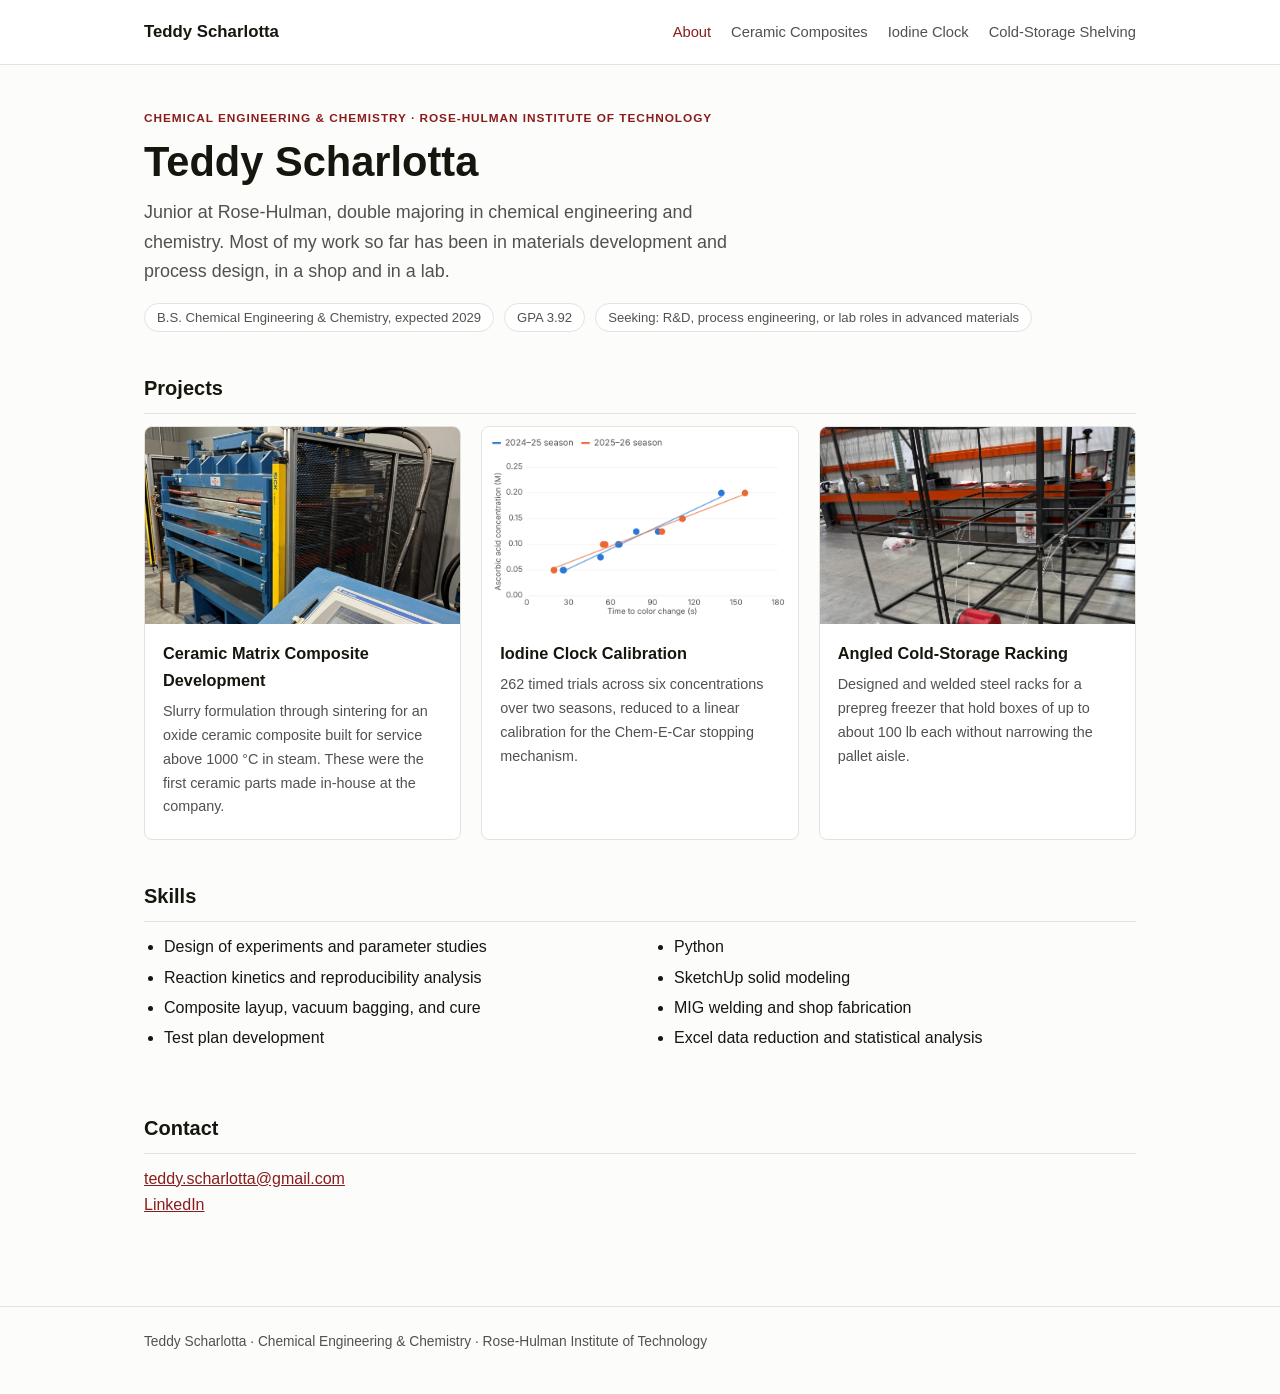
==== commit 8c23dddb: "Update index.html" ====
--- a/index.html
+++ b/index.html
@@ -49,7 +49,7 @@
     </a>
 
     <a class="card" href="iodine-clock.html">
-      <img src="images/iodine-chart.png" alt="Calibration chart of reaction time versus ascorbic acid concentration for two seasons">
+      <img src="iodine-chart.png" alt="Calibration chart of reaction time versus ascorbic acid concentration for two seasons">
       <div class="body">
         <h3>Iodine Clock Calibration</h3>
         <p>262 timed trials across six concentrations over two seasons, reduced to a linear calibration for the Chem-E-Car stopping mechanism.</p>
@@ -57,7 +57,7 @@
     </a>
 
     <a class="card" href="shelving.html">
-      <img src="images/shelving-installed.jpg" alt="Welded steel racking frame during assembly in the shop">
+      <img src="shelving-installed.jpg" alt="Welded steel racking frame during assembly in the shop">
       <div class="body">
         <h3>Angled Cold-Storage Racking</h3>
         <p>Designed and welded steel racks for a prepreg freezer that hold boxes of up to about 100&nbsp;lb each without narrowing the pallet aisle.</p>
